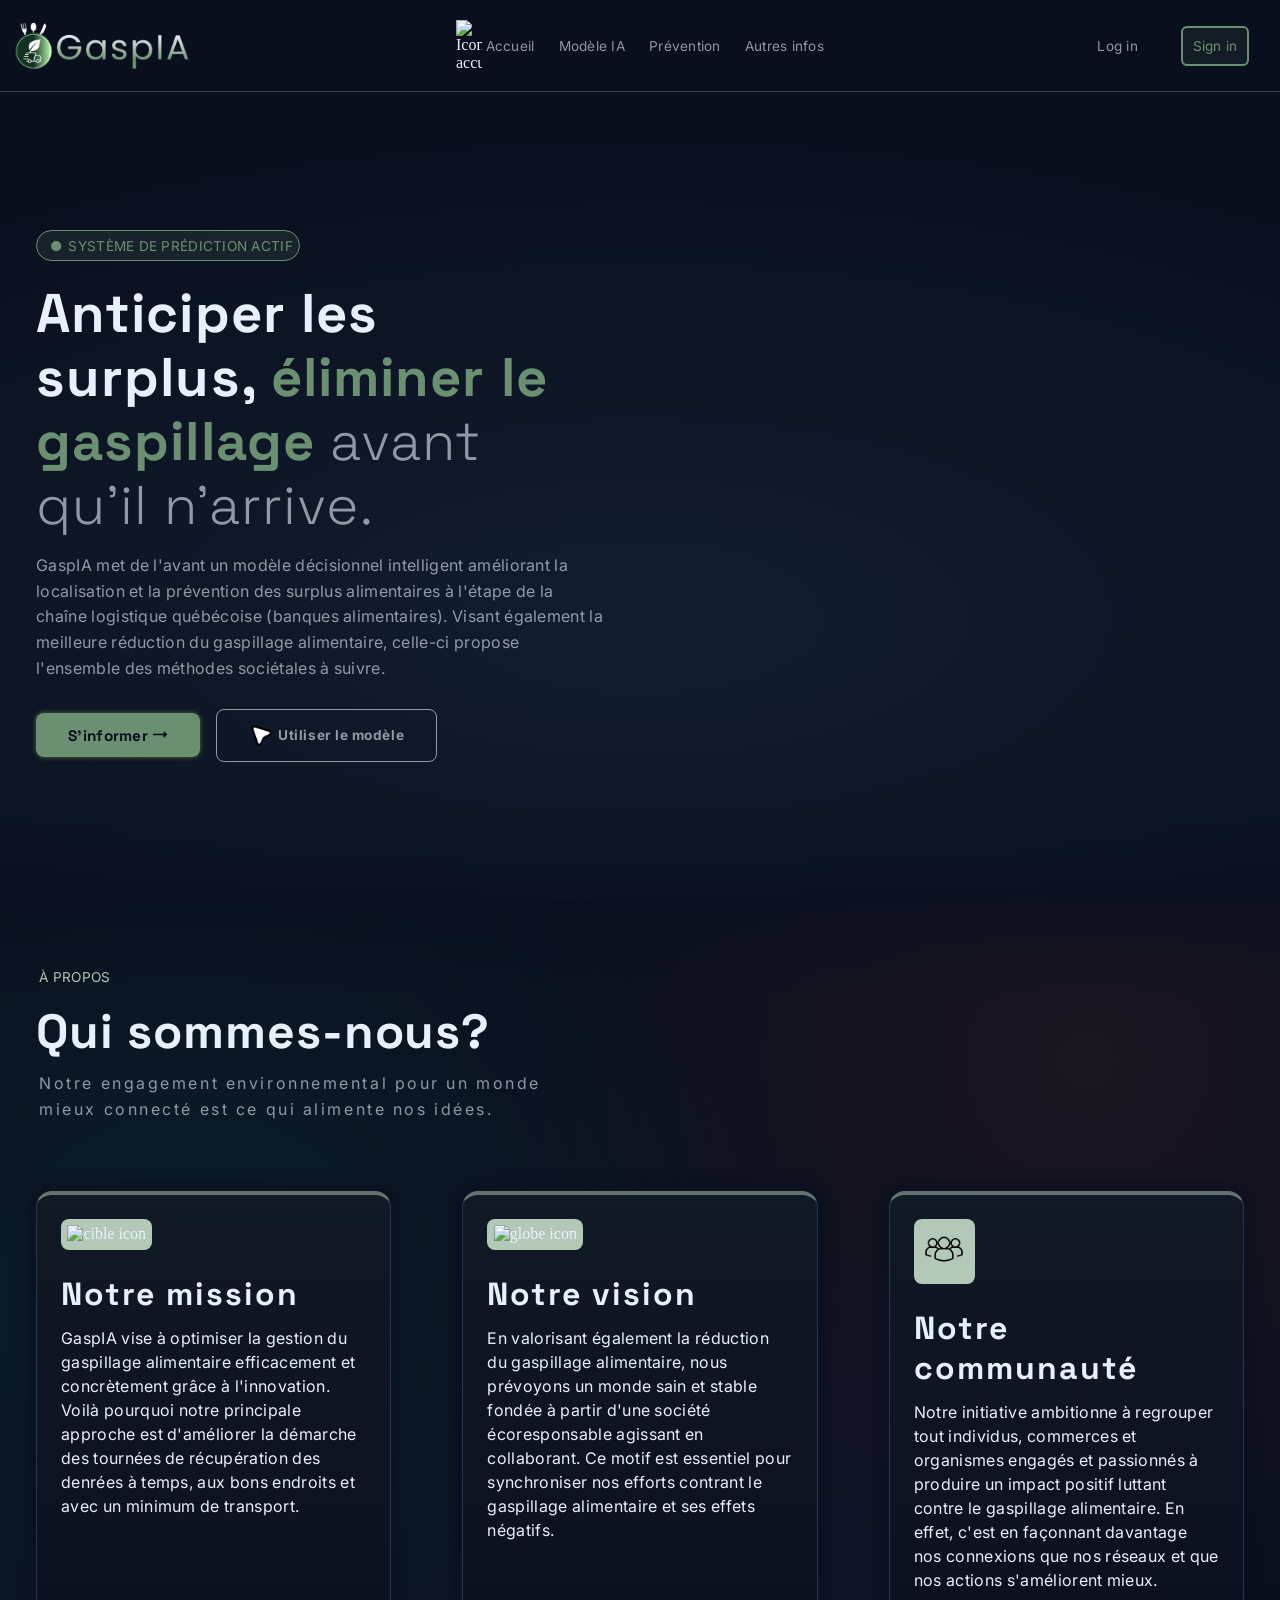
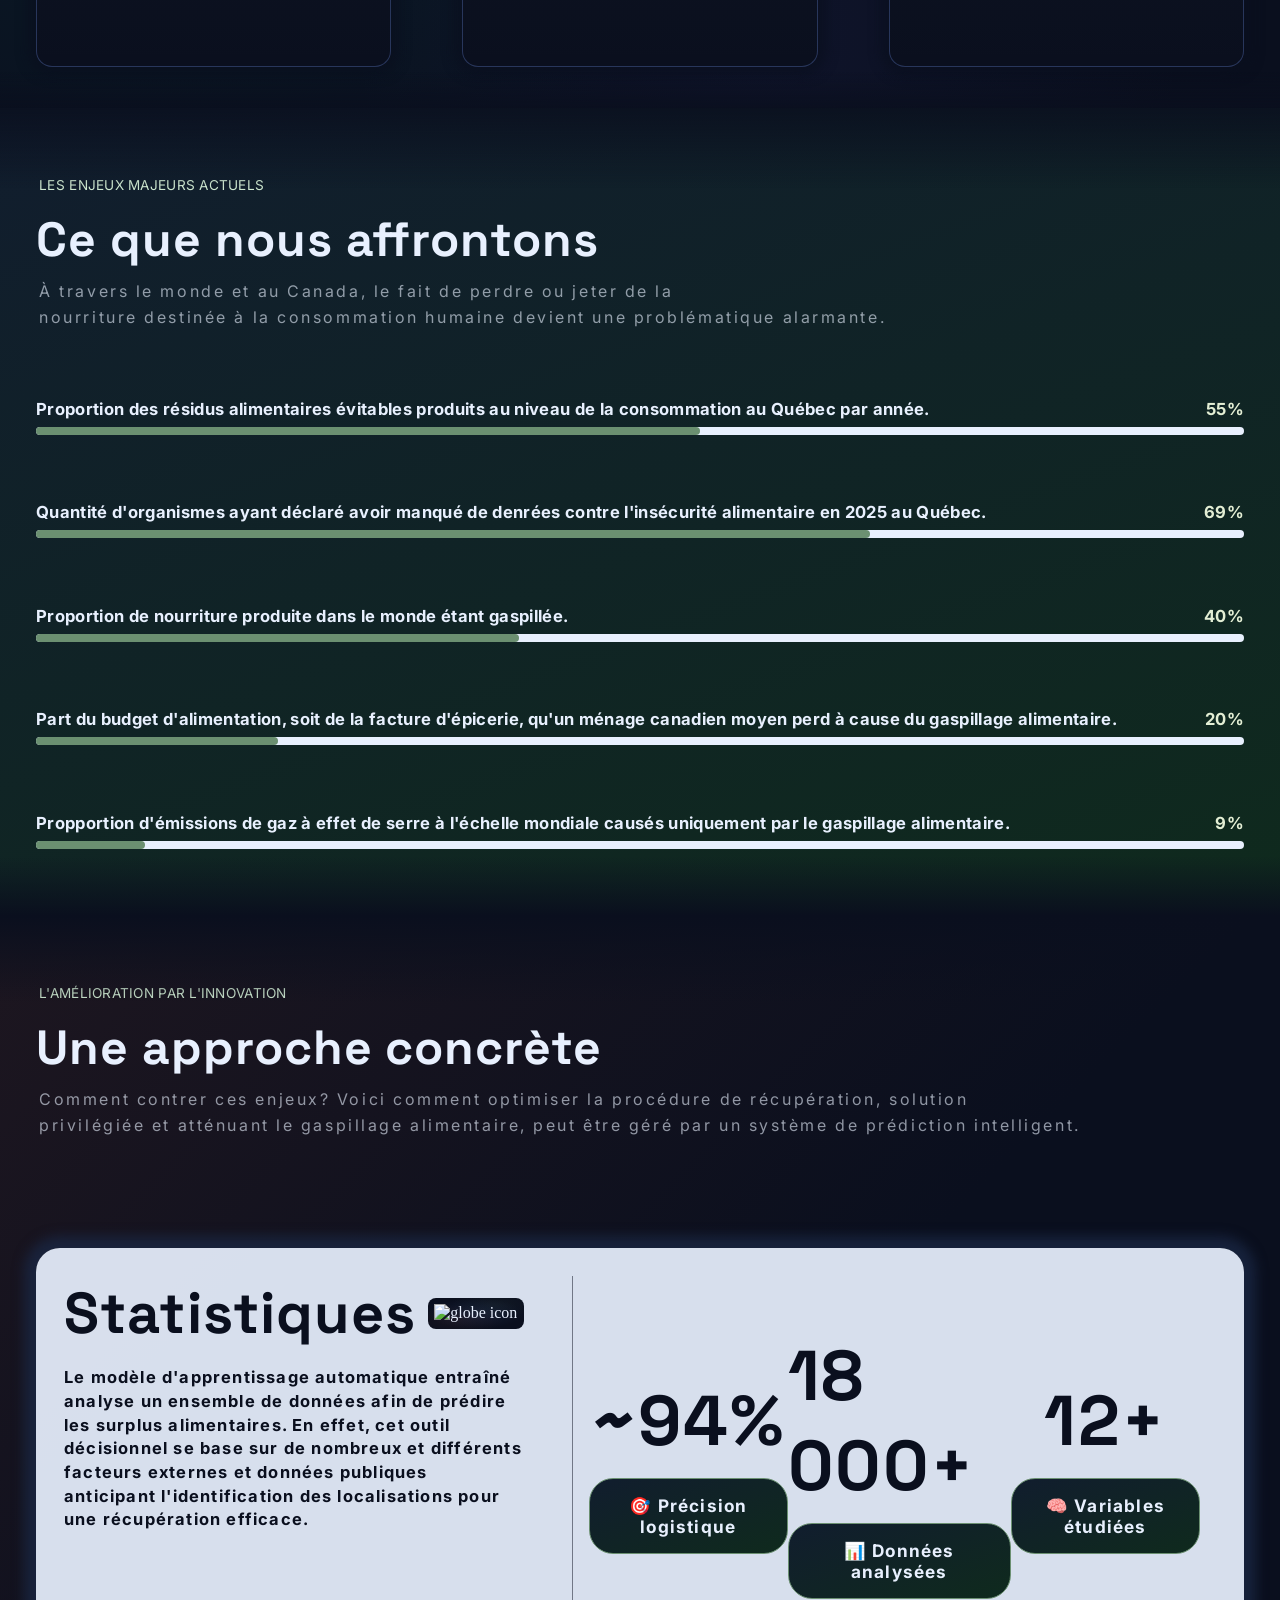
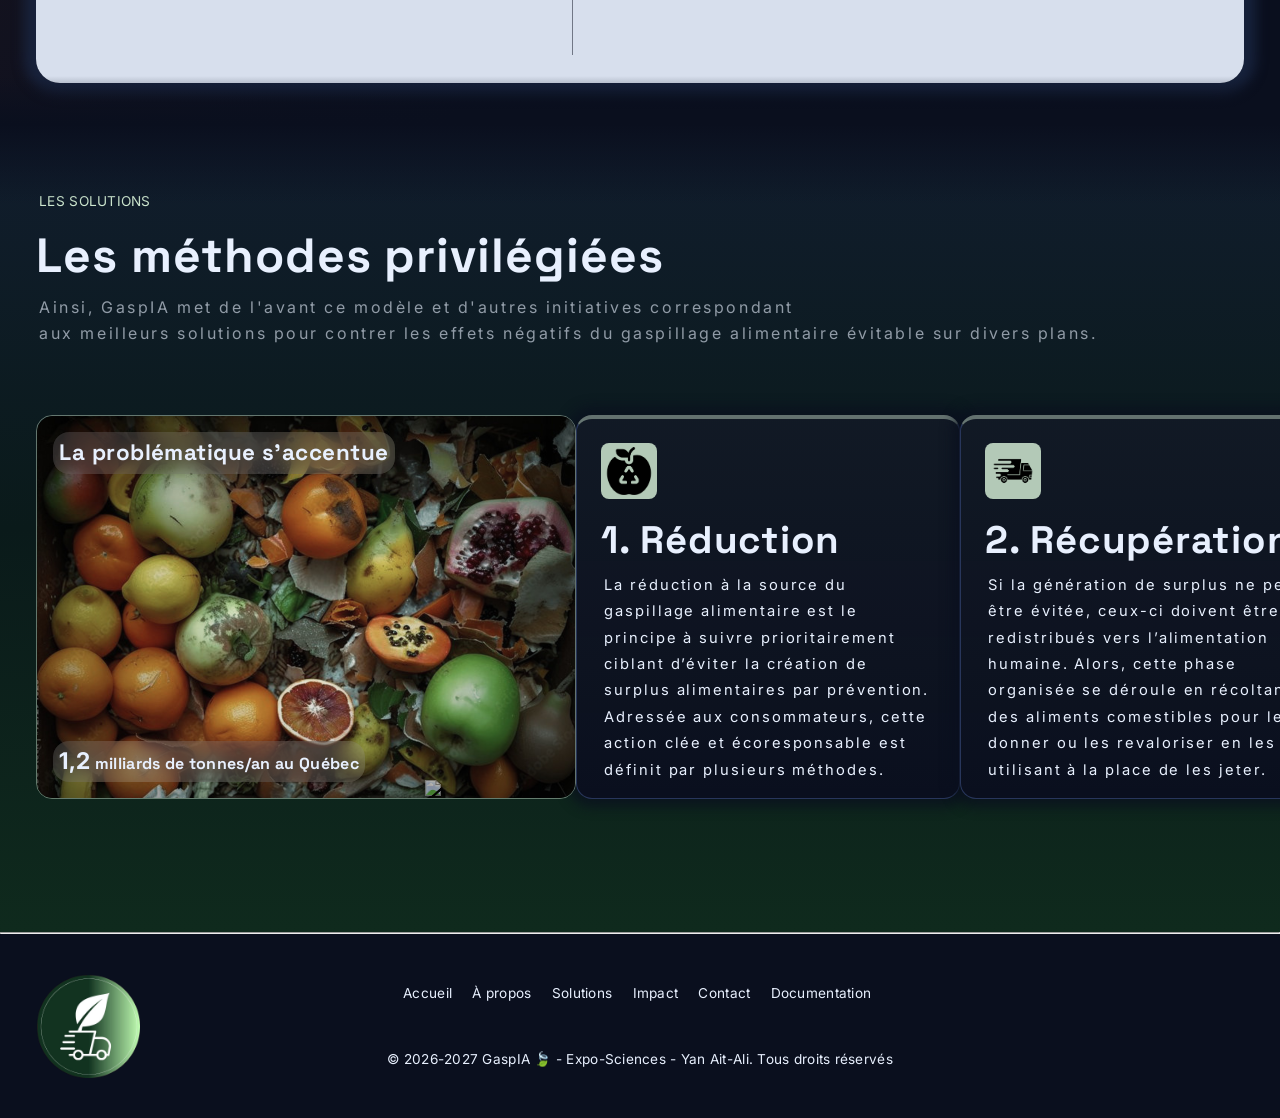
==== index.html @ 84ede250 "Add files via upload" ====
<!DOCTYPE html>
<html lang="fr">
    <head>
        <!-- Meta -->
        <meta charset="UTF-8">
        <meta name="viewport" content="width=device-width,initial-scale=1.0">
        <link rel="icon" type="image/x-icon" href="./Logo.png"> <!-- Icon - Image has to be uploaded on Github -->
        <meta name="theme-color" content="#ffffff"/>
        <!-- Configuration -->
        <meta name="author" content="Yan Ait-Ali">
        <meta name="theme-color" content="#000000">
        <meta name="apple-mobile-web-app-status-bar-style" content="black">
         <!-- Fonts / CSS -->
        <link rel="stylesheet" href="styles.css">
        <link rel="preconnect" href="https://fonts.googleapis.com">
        <link rel="preconnect" href="https://fonts.gstatic.com" crossorigin>
        <link href="https://fonts.googleapis.com/css2?family=Russo+One&display=swap" rel="stylesheet">
        <link href="https://fonts.googleapis.com/css2?family=Bebas+Neue&family=Poppins:ital,wght@0,100;0,200;0,300;0,400;0,500;0,600;0,700;0,800;0,900;1,100;1,200;1,300;1,400;1,500;1,600;1,700;1,800;1,900&display=swap" rel="stylesheet">
        <link href="https://fonts.googleapis.com/css2?family=Space+Grotesk:wght@300;400;500;600;700&family=Inter:wght@300;400;500&display=swap" rel="stylesheet">
        <!-- SEO PRINCIPAL -->
        <title>GaspIA - Amélioration de la prévention, réduction et récupération du gaspillage alimentaire.</title>
        <meta name="keywords" content="Gaspillage alimentaire, intelligence artificielle, récupération, réduction, écologique, vert, système, logistique, écoresponsable, environnement, plateforme">
        <meta name="description" content=" GaspIA - Amélioration de la prévention, réduction et récupération du gaspillage alimentaire."/>
        <!-- <link rel="canonical" href="https://visuodetec.github.io/EXPOSCIENCE-VisuoD-tec/"> -->
    </head>
    <body>
        <div id="navbar">
            <nav class="nav-space one">
                <div id="white-space">
                    <img id="logo-image" href="index.html" src="./logo-nav.png" alt="Logo «GaspIA»">
                </div>
            </nav>
            <nav class="nav-space two">
                <a class="nav-button">
                    <img class="icon home" src="https://i.ibb.co/1HGWMfH/Cr-ation-sans-titre-5-removebg-preview.png" alt="Icon accueil">
                    <p class="nav-button-text">Accueil</p>
                </a>
                <a class="nav-button">
                    <p class="nav-button-text">Modèle IA</p>
                </a>
                <a class="nav-button">
                    <p class="nav-button-text">Prévention</p>
                </a>
                <a class="nav-button">
                    <p class="nav-button-text">Autres infos</p>
                </a>
            </nav>
            <nav class="nav-space three">
                <a class="nav-button">
                    <p class="nav-button-text">Log in</p>
                </a>
                <a class="nav-button sign-in">
                    <p class="nav-button-text sign-p">Sign in</p>
                </a>
            </nav>
        </div>
        <div id="inv-space"></div>
        <div id="hero">
            <div id="hero-info">
                <div class="hero-annonce">
                    <p class="cercle-animated">●</p>
                    <p>SYSTÈME DE PRÉDICTION ACTIF</p>
                </div>
                <div class="hero-title">
                    <p><span class="white-title">Anticiper les surplus,</span><span class="green-title"> éliminer le gaspillage</span><span class="light-font"> avant qu'il n'arrive.</span></p>
                </div>
                <div class="hero-text"> 
                    <p>GaspIA met de l'avant un modèle décisionnel intelligent améliorant la localisation et la prévention des surplus alimentaires à l'étape de la chaîne logistique québécoise (banques alimentaires). Visant également la meilleure réduction du gaspillage alimentaire, celle-ci propose l'ensemble des méthodes sociétales à suivre.</p> 
                </div>
                <div class="CTA-buttons">
                    <a class="CTA-Réduction">
                        <p>S'informer ⭢</p>
                    </a> 
                    <a class="CTA-Modèle">
                        <img src="./Exp-logo.png" alt="Exploration icon" class="Exp-logo icon">
                        <p class="Modèle-p">Utiliser le modèle</p>
                    </a>
                </div>
            </div>
            <div id="hero-animation"></div>
        </div>
        <!-- SECTION BOX - Qui sommes-nous? -->
        <div class="section-1 section">
            <div class="title-section-box">
                <p class="section-header">À PROPOS</p>
                <p class="section-title">Qui sommes-nous?</p>
                <p class="section-subtitle">Notre engagement environnemental pour un monde<br>mieux connecté est ce qui alimente nos idées.</p>
            </div>
            <div id="div-section-1">
              <div class="div-box">
                <div class="icon-box-1">
                    <img class="icon-1" src="./cible-section1.png" alt="cible icon">
                </div>
                <p class="box-subtitle">Notre mission</p>
                <p class="box-text">
                    GaspIA vise à optimiser la gestion du gaspillage alimentaire efficacement et concrètement grâce à l'innovation. Voilà pourquoi notre principale approche est d'améliorer la démarche des tournées de récupération des denrées à temps, aux bons endroits et avec un minimum de transport. 
                </p>
              </div>  
              <div class="div-box">
                <div class="icon-box-1">
                    <img class="icon-1" src="./globe-section1.png" alt="globe icon">
                </div>
                <p class="box-subtitle">Notre vision</p>
                <p class="box-text">En valorisant également la réduction du gaspillage alimentaire, nous prévoyons un monde sain et stable fondée à partir d'une société écoresponsable agissant en collaborant. Ce motif est essentiel pour synchroniser nos efforts  contrant le gaspillage alimentaire et ses effets négatifs.
                </p>
              </div> 
              <div class="div-box">
                <div class="icon-box-1">
                    <img class="icon-1" src="./personnes-section1.png" alt="groupe icon">
                </div>
                <p class="box-subtitle">Notre communauté</p>
                <p class="box-text">Notre initiative ambitionne à regrouper tout individus, commerces et organismes engagés et passionnés à produire un impact positif luttant contre le gaspillage alimentaire. En effet, c'est en façonnant davantage nos connexions que nos réseaux et que nos actions s'améliorent mieux. 
                </p>
              </div>   
            </div>
        </div>
        <div class="section-2 section">
            <div class="title-section-box">
                <p class="section-header">LES ENJEUX MAJEURS ACTUELS</p>
                <p class="section-title">Ce que nous affrontons</p>
                <p class="section-subtitle">À travers le monde et au Canada, le fait de perdre ou jeter de la<br> nourriture destinée à la consommation humaine devient une problématique alarmante.</p>
            </div>
            <div class="progress-box">
                <div class="bar-section">
                    <div class="bar-text">
                        <p class="bar-name">Proportion des résidus alimentaires évitables produits au niveau de la consommation au Québec par année.</p>
                        <p class="bar-po">55%</p>
                    </div>
                    <div class="whole-bar">
                        <div class="complete-bar bar-1"></div>
                    </div>
                </div>
                <div class="bar-section">
                    <div class="bar-text">
                        <p class="bar-name">Quantité d'organismes ayant déclaré avoir manqué de denrées contre l'insécurité alimentaire en 2025 au Québec.</p>
                        <p class="bar-po">69%</p>
                    </div>
                    <div class="whole-bar">
                        <div class="complete-bar bar-2"></div>
                    </div>
                </div>
                <div class="bar-section">
                    <div class="bar-text">
                        <p class="bar-name">Proportion de nourriture produite dans le monde étant gaspillée.</p>
                        <p class="bar-po">40%</p>
                    </div>
                    <div class="whole-bar">
                        <div class="complete-bar bar-3"></div>
                    </div>
                </div>
                <div class="bar-section">
                    <div class="bar-text">
                        <p class="bar-name">Part du budget d'alimentation, soit de la facture d'épicerie, qu'un ménage canadien moyen perd à cause du gaspillage alimentaire.</p>
                        <p class="bar-po">20%</p>
                    </div>
                    <div class="whole-bar">
                        <div class="complete-bar bar-4"></div>
                    </div>
                </div>
                <div class="bar-section">
                    <div class="bar-text">
                        <p class="bar-name">Propportion d'émissions de gaz à effet de serre à l'échelle mondiale causés uniquement par le gaspillage alimentaire.</p>
                        <p class="bar-po">9%</p>
                    </div>
                    <div class="whole-bar">
                        <div class="complete-bar bar-5"></div>
                    </div>
                </div>
            </div>
        </div>
        <div class="section-3 section">
            <div class="title-section-box">
                <p class="section-header">L'AMÉLIORATION PAR L'INNOVATION</p>
                <p class="section-title">Une approche concrète</p>
                <p class="section-subtitle">Comment contrer ces enjeux? Voici comment optimiser la procédure de récupération, solution<br>privilégiée et atténuant le gaspillage alimentaire, peut être géré par un système de prédiction intelligent.
                </p>
            </div>
            <div class="stat-section">
                <div class="stat-box">
                    <div class="stat-text">
                        <div class="stat-header">
                            <p class="stat-title">Statistiques</p>
                            <div class="icon-box-2">
                                <img class="icon-1" src="./Stat-icon.png" alt="globe icon">
                            </div>                        
                        </div>
                        <p class="stat-subtext">Le modèle d'apprentissage automatique entraîné analyse un ensemble de données afin de prédire les surplus alimentaires. En effet, cet outil décisionnel se base sur de nombreux et différents facteurs externes et données publiques anticipant l'identification des localisations pour une récupération efficace.</p>
                    </div>
                    <div class="stat-seperate-box">
                        <div class="stat-box-1 stats-boxes">
                            <p class="stat-value">~94%</p>
                            <p class="stat-name">🎯 Précision logistique</p>
                        </div>
                        <div class="stat-box-2 stats-boxes">
                            <p class="stat-value">18 000+</p>
                            <p class="stat-name">📊 Données analysées</p>
                        </div>
                        <div class="stat-box-3 stats-boxes">
                            <p class="stat-value">12+</p>
                            <p class="stat-name">🧠 Variables étudiées</p>
                        </div>
                    </div>
                </div>
            </div>
        </div>
        <div class="section-4 section">
            <div class="title-section-box">
                <p class="section-header">LES SOLUTIONS</p>
                <p class="section-title">Les méthodes privilégiées</p>
                <p class="section-subtitle">
                    Ainsi, GaspIA met de l'avant ce modèle et d'autres initiatives correspondant<br> aux meilleurs solutions pour contrer les effets négatifs du gaspillage alimentaire évitable sur divers plans.
                </p>
            </div>
            <div class="methode-section">
                <div class="image-box">
                    <img src="./gaspillage-alimentaire.png" class="food-image" alt="Gaspillage alimentaire photo">
                    <img src="./Vitesseicon.png" class="vitesseicon">
                    <p class="image-boxtitle">La problématique s'accentue</p>
                    <p class="image-boxsubtitle"><span class="large-text">1,2</span> milliards de tonnes/an au Québec</p>
                </div>
                <div class="methode-section-sub">
                    <div class="icon-box-3">
                        <img class="icon-3" src="./Pomme-icon.png">
                        <img class="flecheicon" src="./Fleche-icon.png" alt="Fleche">
                    </div>
                    <p class="methode-title">1. Réduction</p>
                    <p class="methode-text">La réduction à la source du gaspillage alimentaire est le principe à suivre prioritairement ciblant d’éviter la création de surplus alimentaires par prévention. Adressée aux consommateurs, cette action clée et écoresponsable est définit par plusieurs méthodes.</p>
                </div>
                <div class="methode-section-sub">
                    <div class="icon-box-3">
                        <img class="icon-3" src="./Camion-icon.png" class="icon-box-3">
                        <img class="flecheicon" src="./Fleche-icon.png" alt="Fleche">
                    </div>
                    <p class="methode-title">2. Récupération</p>
                    <p class="methode-text">Si la génération de surplus ne peut être évitée, ceux-ci doivent  être redistribués vers l’alimentation humaine. Alors, cette phase organisée se déroule en récoltant des aliments comestibles pour les donner ou les revaloriser en les utilisant à la place de les jeter. </p>
                </div>
            </div>
        </div>
    </body>
    <hr>
    <footer>
        <img src="./Logo.png" class="footer-logo"> 
        <div class="footer-text">
            <div class="footer-links">
                <p>
                <a class="footlink" href="#inv-space">Accueil</a>
                <a class="footlink">    À propos   </a>
                <a class="footlink" >Solutions   </a>
                <a class="footlink">Impact   </a>
                <a class="footlink" href="https://www.linkedin.com/in/yan-ait-ali-150a88306/" target="_blank">Contact   </a>
                <a class="footlink">Documentation   </a></p>
            </div>
            <div class="credits"> 
                <p>© 2026-2027 GaspIA 🍃 - Expo-Sciences - Yan Ait-Ali. Tous droits réservés</p>
            </div>
        </div>
    </footer>
</html>



<!-- Une plateforme de système de prédiction logistique dépendant de différents facteurs externes anticipant les surplus alimentaires répond au but. Un modèle intelligent et décisionnel entraîné à partir de données publiques identifie leur localisation. -->
---- styles.css ----
:root {
    --color-main: #E8F0FE;
    --gray-text: color: rgba(232, 240, 254, 0.6);
    /* Texte principal */
    --nuit-profonde: #0A0F1E;
    /* Fond principal*/
    --marine: #1A2744;
    /* Cartes & surfaces*/
    --vert-vif: #6B9071;
    --vert-tres-vif: #68ae74;
    /* Accents, CTA, IA */
    --vert-hover: #AEC3B0;
    /* Alerte de surplus */
    --orange: #FF6B35;

    /*Linear-Gradient green surplus*/
    --linear-dark-1: #0F2A1D;
    --linear-dark-2: #375534;
    --linear-dark-3: #6B9071;
    --linear-dark-4: #AEC3B0;
    --linear-dark-5: #E3EED4;
}

* {
    box-sizing: border-box;
    margin: 0;
    padding: 0;
    color: var(--color-main);
}

@media(prefers-reduced-motion: no-preference){
    html{
        scroll-behavior: smooth;
    }
}

::-webkit-scrollbar{
    width: clamp(0.25rem, -0.024rem + 0.57vw, 0.5rem);
}

::-webkit-scrollbar-thumb{
    background-color: var(--linear-dark-3);
    border-radius: 20px;
    transition: box-shadow 2s ease-in-out;
}

::-webkit-scrollbar-thumb:hover{
    box-shadow: 0 0 16px 4px var(--vert-hover);
}

::-webkit-scrollbar-track{
    background: var(--nuit-profonde);
    border-radius: 10px;
}

body {
    color: var(--color-main);
    overflow-x: hidden;
    height: 100vh;
    width: 100%;
    min-width: 414px;
    background-color: #0A0F1E;
}

a {
    text-decoration: none;
}

.icon {
    width: clamp(1.3rem, 0.849rem + 0.94vw, 1.6rem);
    margin-right: 4px;
}

p{
    font-family: 'Inter', sans-serif;
    font-size: 0.85rem;
    letter-spacing: 0.02em;
    color: rgba(232, 240, 254, 0.6);
}

#inv-space{
    height: 92px;
    background-color: #0A0F1E;
}

/* NAVBAR */

#navbar {
    background-color: var(--linear-dark-1);
    position: fixed;
    display: grid;
    width: 100%;
    height: 92px;
    grid-template-columns: 0.5fr 2fr 0.5fr;
    grid-template-rows: 1;
    border-bottom: 0.1px solid #6b907176;
    z-index: 100;
    background-color: rgba(0, 0, 0, 0.423);
    backdrop-filter: blur(16px);
    -webkit-backdrop-filter: blur(16px);
    overflow: hidden;
}

.nav-space {
    height: 92px;
    background-color: var(--nuit-profonde);
}

.nav-space.one {
    grid-area: 1 / 1 / 2 / 2;
    display: flex;
    justify-content: center;
    align-items: center;
}

.nav-space.two {
    grid-area: 1 / 2 / 2 / 3;
    display: flex;
    align-items: center;
    justify-content: center;
}

.nav-space.three {
    display: flex;
    justify-content: space-evenly;
    align-items: center;
    grid-area: 1 / 3 / 2 / 4;
}

.nav-button {
    display: flex;
    align-items: center;
    margin: 12px;
}

.nav-button-text {
    font-family: 'Inter', sans-serif;
    font-size: 0.85rem;
    letter-spacing: 0.02em;
    transition: color 0.2s;
    color: rgba(232, 240, 254, 0.6);
}

.nav-button-text:hover:not(.sign-p) {
    color: var(--vert-hover);
    cursor: pointer;
}

#white-space {
    display: flex;
    align-items: center;
    justify-content: center;
    background-color: transparent;
    height: 3.8rem;
    padding: 10px;
}

#logo-image {
    height: 3rem;
}

.nav-button.sign-in {
    border: 2px solid var(--vert-vif);
    border-radius: 6px;
    padding: 9.8px;
    height: max-content;
    background-color: #6b907117;
    cursor: pointer;
    transition: background-color 0.2s;
}

.nav-button.sign-in:hover {
    background-color: #6b907187;
}

.nav-button.sign-in:hover .sign-p{
    color: var(--vert-hover);
}

.sign-p {
    color: var(--vert-vif);
}

/* HERO */

#hero{
    position: relative;
    display: grid;
    grid-template-columns: 1fr 1fr;
    grid-template-rows: 1fr;
    height: calc(100vh - 92px);
    background:
        radial-gradient(ellipse 90% 60% at 50% 65%, #111d30 0%, transparent 100%),
        #0A0F1E;
}

#hero::after{
    content: '';
    position: absolute;
    bottom: 0;        
    left: 0;
    right: 0;
    height: 100px;    
    background: linear-gradient(to bottom, transparent, #0a0f1eb0);
    pointer-events: none;
    z-index: 1;
}

#hero-info{
    grid-area: 1 / 1 / 2 / 2;
    display: flex;
    flex-direction: column;
    justify-content: center;
    padding: 36px;
}

.hero-annonce{
    display: flex;
    border: 1px solid #6B9071;
    border-radius: 48px;
    padding: 6.4px;
    height: max-content;
    background-color: #6b907124;
    width: max-content;
}

.hero-annonce p{
    color: var(--vert-vif);
    text-align: center;
    margin-left: 6.4px;
}

.cercle-animated{
    animation: dot 3s ease-in-out 0s infinite;
}

@keyframes dot{
    0%{
        opacity: 25%;
        font-size: 0.72rem
    }
    50%{
        opacity: 100%;
        font-size: 0.84rem
    }
    100%{
        opacity: 25%;
        font-size: 0.72rem
    }
}

.hero-title p{
    font-family: 'Space Grotesk';
    font-size: 3.4rem;
    margin-top: 20px;
    line-height: 4rem;
}

.white-title{
    color: var(--color-main);
    font-weight: bolder;
}

.green-title{
    color: var(--vert-vif);
    font-weight: bolder;
}

.light-font{
    font-weight: lighter;
    color: rgba(232, 240, 254, 0.6);
}

.hero-text{
    margin-top: 16px;
}

.hero-text p {
    font-size: 1rem;
    line-height: 1.6rem;
    text-align: left;
}

#hero-animation{
    grid-area: 1 / 2 / 2 / 3;
}

.CTA-buttons{
    display: flex;
    flex-wrap: wrap;
    align-items: center;
    justify-content:flex-start;
    margin-top: 28px;
}

.CTA-Réduction{
    background-color: #6B9071;
    width: max-content;
    padding: 12.4px;
    padding-left: 32px;
    padding-right: 32px;
    border-radius: 8px;
    box-shadow: 0px 0px 4px 1px #375534;
    transition: transform 0.4s, background-color 0.4s ;
}

.CTA-Réduction:hover{
    transform: translateY(-4px);
    background-color: var(--vert-tres-vif);
    cursor: pointer;
}

.CTA-Réduction p{
    color: var(--nuit-profonde);
    font-family: 'Space Grotesk';
    font-weight: bold;
    font-size: 0.96rem;
}

.CTA-Modèle{
    font-family: 'Space Grotesk';
}

.CTA-Modèle{
    color: var(--nuit-profonde);
    font-family: 'Space Grotesk';
    font-weight: bold;
    font-size: 0.96rem;
    display: flex;
    align-items: center;
    padding: 12.4px;
    padding-left: 32px;
    padding-right: 32px;
    border-radius: 8px;
    border: 0.5px solid rgba(232, 240, 254, 0.6);
    margin-left: 16px;
    transition: border 1s
}

.CTA-Modèle:hover{
    border: 1px solid var(--color-main);
    cursor: pointer;
}

.CTA-Modèle:hover .Modèle-p{
    color: white;
}

.CTA-Modèle p{
    letter-spacing: 0.04em;
    transition: color 1s
}

/* SECTION 1 */
.section{
    position: relative;
    display: grid;
    grid-template-columns: 1fr;
    grid-template-rows: 0.36fr 0.64fr;
    height: calc(100vh - 92px);
    padding-left: 36px;
    padding-right: 36px;
}

.section-1{
    background: radial-gradient(circle at 15% 50%, rgba(0, 212, 170, 0.08) 0%, transparent 50%),
        radial-gradient(circle at 85% 20%, rgba(255, 107, 53, 0.07) 0%, transparent 45%),
        radial-gradient(circle at 60% 90%, rgba(99, 102, 241, 0.06) 0%, transparent 40%),
        #0A0F1E;
}

.section-1::before{
    content: '';
    position: absolute;
    top: 0;
    left: 0;
    right: 0;
    height: 100px;   
    background: linear-gradient(to bottom, #0a0f1eb0, transparent); 
    pointer-events: none;
    z-index: 1;
}

.section-1::after{
    content: '';
    position: absolute;
    bottom: 0;        
    left: 0;
    right: 0;
    height: 36px;    
    background: linear-gradient(to bottom, transparent, #0a0f1ed2);
    pointer-events: none;
    z-index: 1;
}

.title-section-box{
    grid-area: 1 / 1 / 2 / 2;
    display: flex;
    flex-direction: column;
    align-items: left;
    justify-content: center;
}

.section-header{
    color: #cee8d0;
    margin-left: 3.2px;
}

.section-title{
    font-size: 3rem;
    color: var(--color-main);
    font-family: 'Space Grotesk';
    font-weight: bold;
    margin-bottom: 8px;
    margin-top: 16px;
}

.section-subtitle{
    color: var(--color-main);
    margin-left: 3.2px;
    font-size: 1rem;
    color: rgba(232, 240, 254, 0.6);
    line-height: 26.4px;
    letter-spacing: 0.16rem;
}

#div-section-1{
    grid-area: 2 / 1 / 3 / 2;
    display: flex;
    align-items: flex-start;
    justify-content: space-between;
}

.div-box{
    background: linear-gradient(180deg,rgba(107,144,113,0.08) 0%,rgba(107,144,113,0) 100%),#0A0F1E;
    width: 29.4%;
    height: 92%;
    border-radius: 16px;
    border: 1px solid #28365b;
    backdrop-filter: blur(2px);
    -webkit-backdrop-filter: blur(2px);
    padding: 24px;
    border-top: 4px solid #c3dac57b;
    box-shadow: 0px 0px 12px 8px #0a0f1eb8;
    transition: border 0.64s ease-in-out, transform 0.64s ease-in-out;
}

.div-box p{
    color: var(--color-main);
}

.div-box:hover{
    transform: translateY(-12px);
    border: 1px solid #c3dac57b;
    cursor: pointer;
}

.icon-box-1{
    width: max-content;
    background-color: #c3dac5e9;
    border-radius: 8px;
    padding: 6.4px;
}

.icon-1{
    width: 48px;
}

.box-subtitle{
    font-size: 2rem;
    font-weight: bold;
    letter-spacing: 2px;
    font-family: 'Space Grotesk';
    margin-top: 24px;
    margin-bottom: 12px;
}

.box-text{
    font-size: 1rem;
    line-height: 24px;
}

/* SECTION 2*/
.section-2{
    background: linear-gradient(160deg, #111d2e 0%,#0F2A1D 100%);
}

.section-2::before{
    content: '';
    position: absolute;
    top: 0;
    left: 0;
    right: 0;
    height: 80px;   
    background: linear-gradient(to bottom, #0a0f1ed2, transparent); 
    pointer-events: none;
    z-index: 1;
}

.progress-box{
    grid-area: 2 / 1 / 3 / 2;
}

.bar-section{
    width: 100%;
    height: 20%;
}

.bar-text{
    display: flex;
    justify-content: space-between;
    margin-bottom: 8px;
}

.bar-text p{
    font-weight:bold;
    font-size: 1.04rem;
}

.bar-name{
    color: var(--color-main);
}

.bar-po{
    color: var(--linear-dark-5);
}

.whole-bar{
    width: 100%;
    height: 8px;
    background-color: var(--color-main);
    border-radius: 16px;
}

.complete-bar{
    height: 8px;
    background-color: var(--linear-dark-3);
    border-radius: 16px;
}

@keyframes bar-progress-1{
    0%{
        width: 5%;
    }
    55%{ 
        width: 55%
    }
    100%{
        width: 55%
    }
}

@keyframes bar-progress-2{
    0%{
        width: 5%;
    }
    69%{
        width: 69%
    }
    100%{
        width: 69%
    }
}

@keyframes bar-progress-3{
    0%{
        width: 5%;
    }
    40%{
        width: 40%
    }
    100%{
        width: 40%
    }
}

@keyframes bar-progress-4{
    0%{
        width: 5%;
    }
    20%{
        width: 20%
    }
    100%{
        width: 20%
    }
}

@keyframes bar-progress-5{
    0%{
        width: 5%;
    }
    9%{
        width: 9%
    }
    100%{
        width: 9%
    }
}

.bar-1{
    animation: bar-progress-1 3s ease-in-out 0s 1 forwards;
}

.bar-2{
    animation: bar-progress-2 3s ease-in-out 0s 1 forwards;
}

.bar-3{
    animation: bar-progress-3 3s ease-in-out 0s 1 forwards;
}

.bar-4{
    animation: bar-progress-4 3s ease-in-out 0s 1 forwards;
}

.bar-5{
    animation: bar-progress-5 3s ease-in-out 0s 1 forwards;
}

.section-2::after{
    content: '';
    position: absolute;
    bottom: 0;        
    left: 0;
    right: 0;
    height: 60px;    
    background: linear-gradient(to bottom, transparent, #0A0F1E);
    pointer-events: none;
    z-index: 1;
}

/* SECTION 3 */

.hr{
    border: 1px solid #e8f0fea0;
    width: 80%;
    margin-left: auto;
    margin-right: auto;
    border-radius: 16px;
}

.section-3{
   background: linear-gradient(
135deg,
rgba(255,107,53,0.08) 0%,
#0A0F1E 60%);
}

.section-3::before{
    content: '';
    position: absolute;
    top: 0;
    left: 0;
    right: 0;
    height: 88px;   
    background: linear-gradient(to bottom, #0A0F1E, transparent); 
    pointer-events: none;
    z-index: 1;
}

.stat-section{
    display: flex;    
    grid-area: 2 / 1 / 3 / 2;
}

.stat-box{
    margin-top: auto;
    margin-bottom: auto;
    background-color: #e8f0feec;
    box-shadow: 0px 0px 10px 5px #0A0F1E;
    border-radius: 24px;
    height: 84%;
    width: 100%;
    padding: 28px;
    display: grid;
    grid-template-rows: 1fr;
    grid-template-columns: 0.8fr 1.5fr;
    box-shadow: 0 0 12px 12px #1a2744c2;
}

.stat-text{
    grid-area: 1 / 1 / 2 / 2;
    border-right: 1px solid #0a0f1e7f;
    padding-right: 48px;
}

.stat-header{
    display: flex;
    align-items: center;
}

.stat-title{
    font-family: "Space Grotesk";
    color:#0A0F1E;
    font-weight: bold;
    font-size: 3.6rem;
}

.icon-box-2{
    width: max-content;
    background: radial-gradient(ellipse at 30% 70%, rgba(255,107,53,0.06), transparent 50%), radial-gradient(ellipse at 70% 20%, rgba(107,144,113,0.08), transparent 45%), radial-gradient(ellipse at 50% 50%, rgba(26,39,68,0.6), transparent 70%), #0A0F1E;
    border-radius: 8px;
    height:max-content;
    padding: 6.4px;
    margin-left: 12px;
}

.stat-subtext{
    color:#0A0F1E;
    font-size: 1.032rem;
    font-weight: bolder;
    letter-spacing: 1.2px;
    line-height: 1.48rem;
    margin-top: 16px;
}

.stat-seperate-box{
    grid-area: 1 / 2 / 2 / 3;
    display: flex;
    justify-content: space-between;
    align-items: center;
    padding: 16px;
}

.stats-boxes{
    display: flex;
    align-items: center;
    flex-direction: column;
}

.stat-value{
    font-family: "Space Grotesk";
    color:#0A0F1E;
    font-weight: bold;
    font-size: 4.4rem;
}

.stat-name{
    color: var(--color-main);
    font-size: 1.08rem;
    font-weight: bolder;
    letter-spacing: 1.2px;
    text-align: center;
    width: 100%;
    padding: 16px;
    margin-top: 12px;
    background: linear-gradient(160deg, #111d2e 0%,#0F2A1D 100%);
    border-radius: 24px;
    border: 1px solid var(--vert-vif);
}

.section-3::after{
    content: '';
    position: absolute;
    bottom: 0;        
    left: 0;
    right: 0;
    height: 48px;    
    background: linear-gradient(to bottom, transparent, #0A0F1E);
    pointer-events: none;
    z-index: 1;
}

/*SECTION 4*/

.section-4::before{
    content: '';
    position: absolute;
    top: 0;
    left: 0;
    right: 0;
    height: 80px;   
    background: linear-gradient(to bottom, #0A0F1E, transparent); 
    pointer-events: none;
    z-index: 1;
}

.section-4{
    background: linear-gradient(360deg, #0F2A1D 0%, #0A1A1A 50%, #111d2e 100%);
}

.methode-section{
    grid-area: 2 / 1 / 3 / 2;
    display: flex;
    align-items: flex-start;
    justify-content: space-between;
}

.image-box{
    position: relative;
    width: 540px;
    height: 384px;
    border-radius: 16px;
    overflow: hidden;
    border: 1px solid #c3dac57b;
}

.image-box:hover .food-image{
    transform: scale(1.15);
    opacity: 0.7;
}

.image-box p{
    color: var(--color-main);
}

.food-image{
    position: absolute;
    width: 540px;
    border-radius: 16px;
    z-index: 1;
    opacity: 1;
    transition: transform 1s, opacity 0.8s
}

.image-boxtitle, .image-boxsubtitle{
    position: absolute;
    z-index: 2;
    background-color: #e8f0fe24;
    backdrop-filter: blur(12px);
    width: max-content;
    padding: 6.4px;
    font-family: "Space Grotesk";
    font-weight: bold;
    border-radius: 16px;
}

.image-boxtitle{
    top: 16px;
    left: 16px;
    font-size: 1.4rem;
}

.image-boxsubtitle{
    bottom: 16px;
    left: 16px;
    font-size: 1rem;
}

.large-text{
    font-family: 'Inter', sans-serif;
    font-size: 1.44rem;
}

.vitesseicon{
    position: absolute;
    width: 25%;
    bottom: 2px; 
    right: 16px;
    z-index: 3;
    opacity: 0.64;
}

.methode-section-sub{
    width: 384px;
    height: 384px;
    background: linear-gradient(180deg,rgba(107,144,113,0.08) 0%,rgba(107,144,113,0) 100%),#0A0F1E;
    border-radius: 16px;
    border: 1px solid #28365b;
    padding: 24px;
    border-top: 4px solid #c3dac57b;
    box-shadow: 0px 0px 12px 8px #0a0f1eb8;
    transition: border 0.64s ease-in-out, transform 0.64s ease-in-out;
}

.methode-section-sub:hover{
    transform: translateY(-12px);
    border: 1px solid #c3dac57b;
    cursor: pointer;
}

.methode-section-sub:hover .flecheicon{
    opacity: 1;
}

.methode-section-sub:hover .icon-3{
    opacity: 0;
}

.methode-section-sub p{
    color: var(--color-main);
}

.icon-box-3{
    position: relative;
    width: 56px;
    height: 56px;
    background-color: #c3dac5e9;
    border-radius: 8px;
}

.icon-3, .flecheicon{
    position: absolute;
    top: 50%;
    left: 50%;
    transform: translate(-50%, -50%);  
    width: 48px;
    transition: opacity 0.8s;
}

.flecheicon{
    opacity: 0;
}

.methode-title{
    font-size: 2.4rem;
    color: var(--color-main);
    font-family: 'Space Grotesk';
    font-weight: bold;
    margin-bottom: 8px;
    margin-top: 16px;
}

.methode-text{
    color: var(--color-main);
    margin-left: 3.2px;
    font-size: 0.92rem;
    color: rgba(232, 240, 254, 0.6);
    line-height: 26.4px;
    letter-spacing: 0.12rem;
}

/* FOOTER */

footer{
    padding: 36px;
    height: 184px;
    display: flex;
    align-items: center;
    position: relative;
}

.footer-logo{
    width: 104px;
    transition: transform 1.5s ease-in-out;
}

.footer-logo:hover{
    transform: rotate(360deg);
}



.footer-text{
    position: absolute;
    display: flex;
    flex-direction: column;
    justify-content: space-evenly;
    height: 100%;
    top: 50%;
    left: 50%;
    transform: translate(-50%, -50%);  
}

.footlink{
    transition: color 0.8s;
    margin-left: 16px;
}

.footlink:hover{
    color: var(--vert-hover);
    cursor: pointer;
}

.credits p{
    color: var(--color-main);
    text-align: center;
}
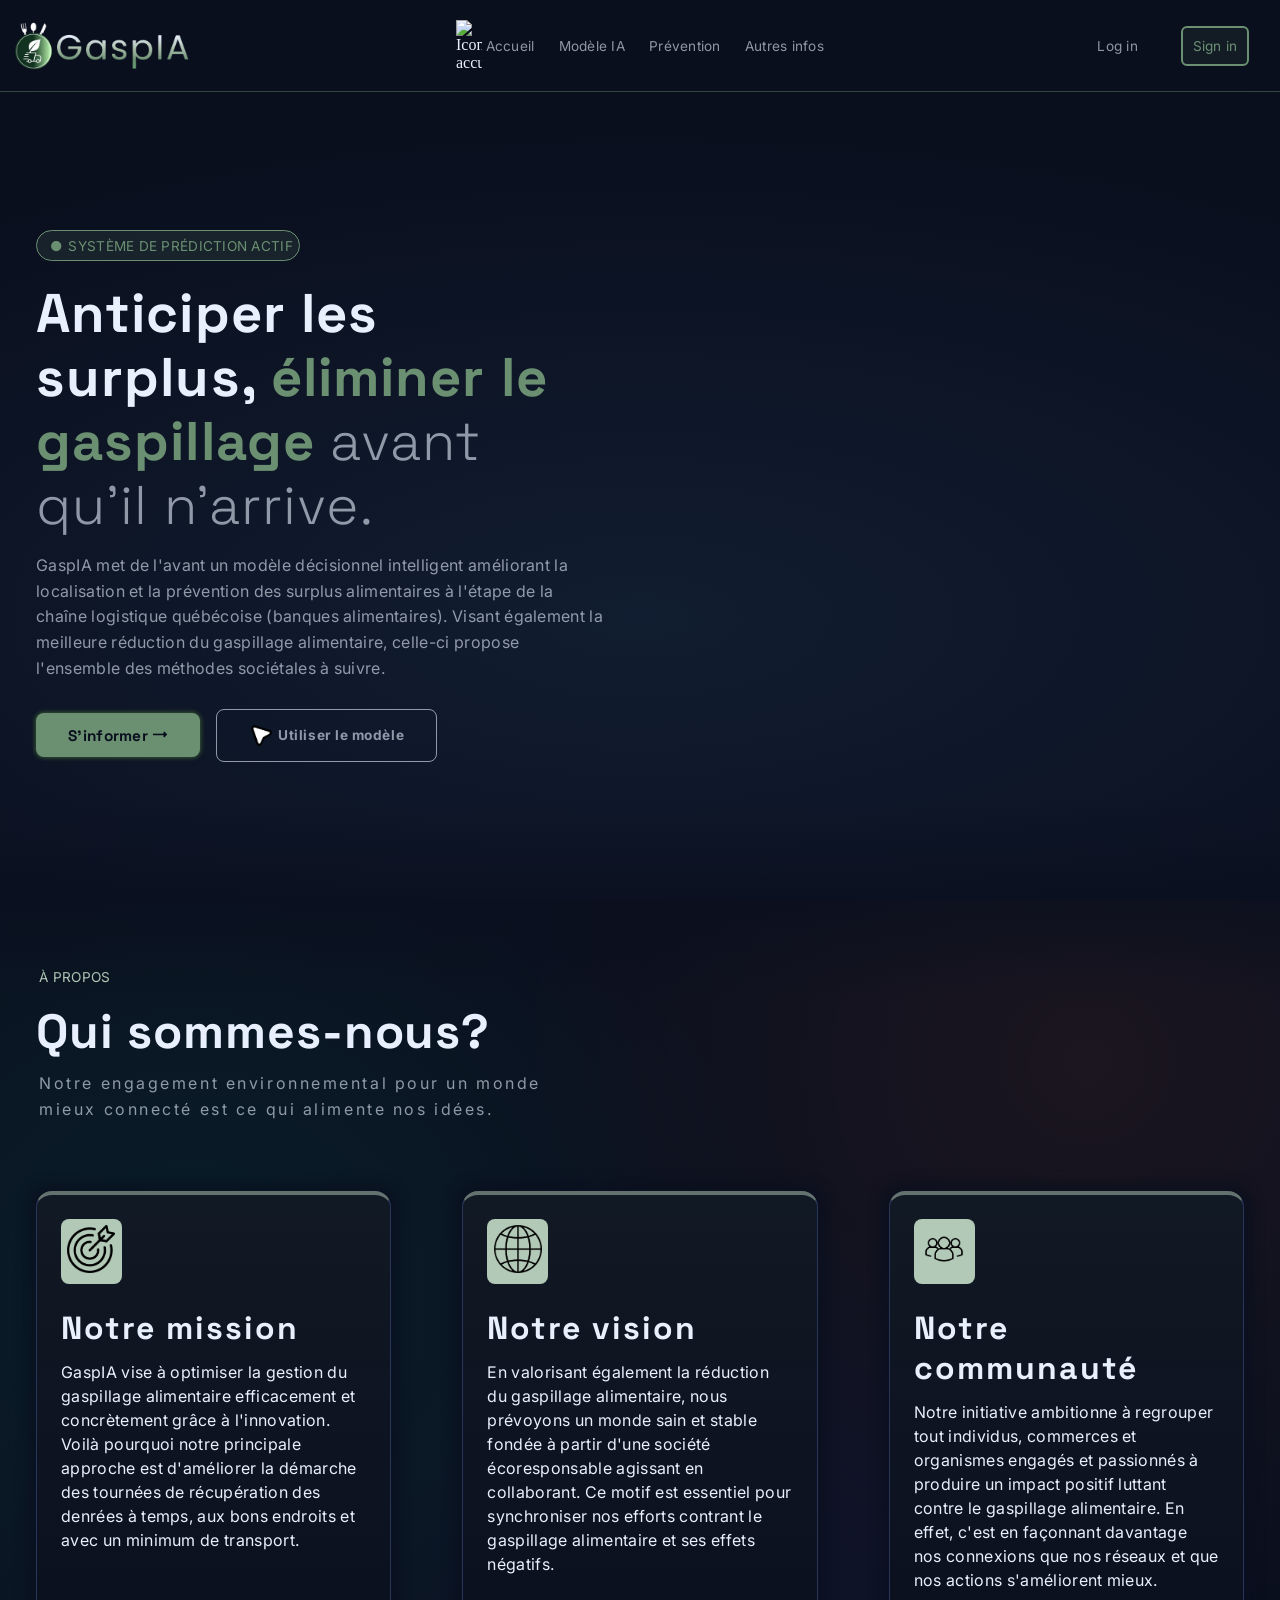
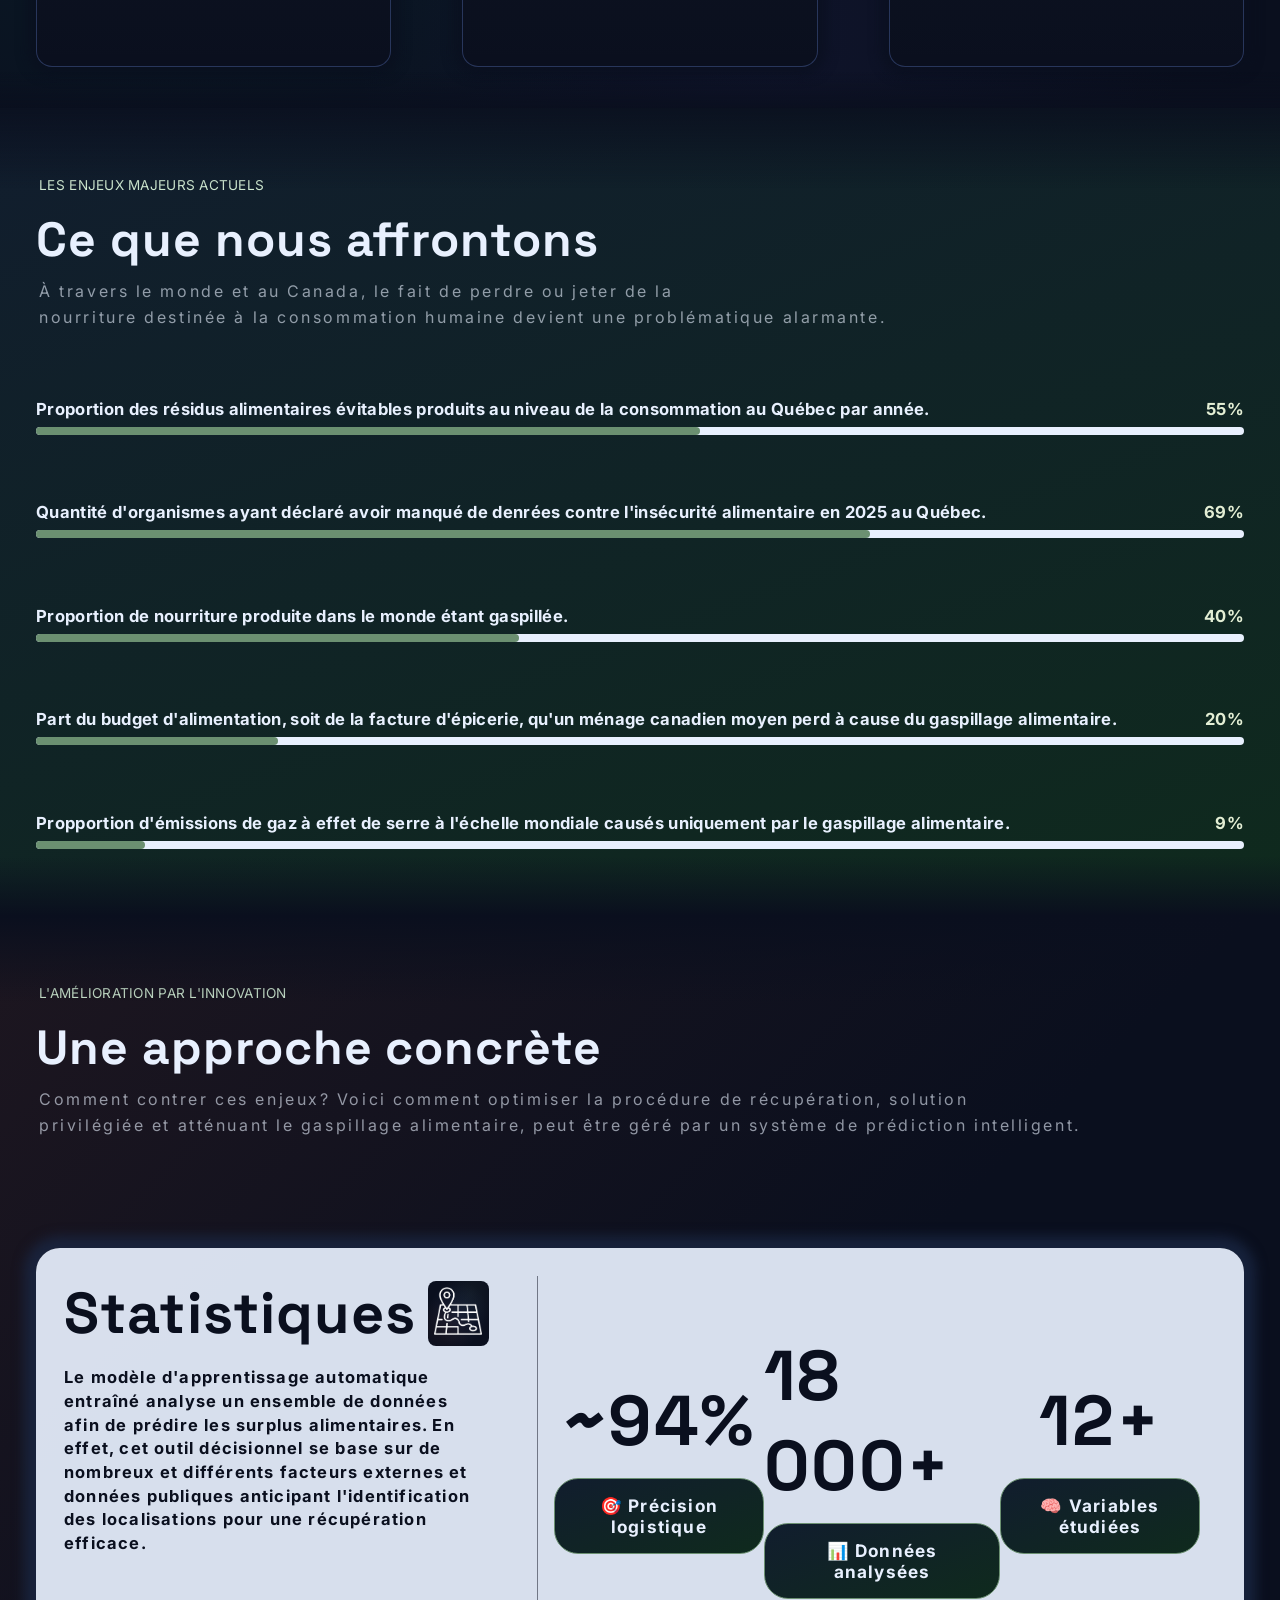
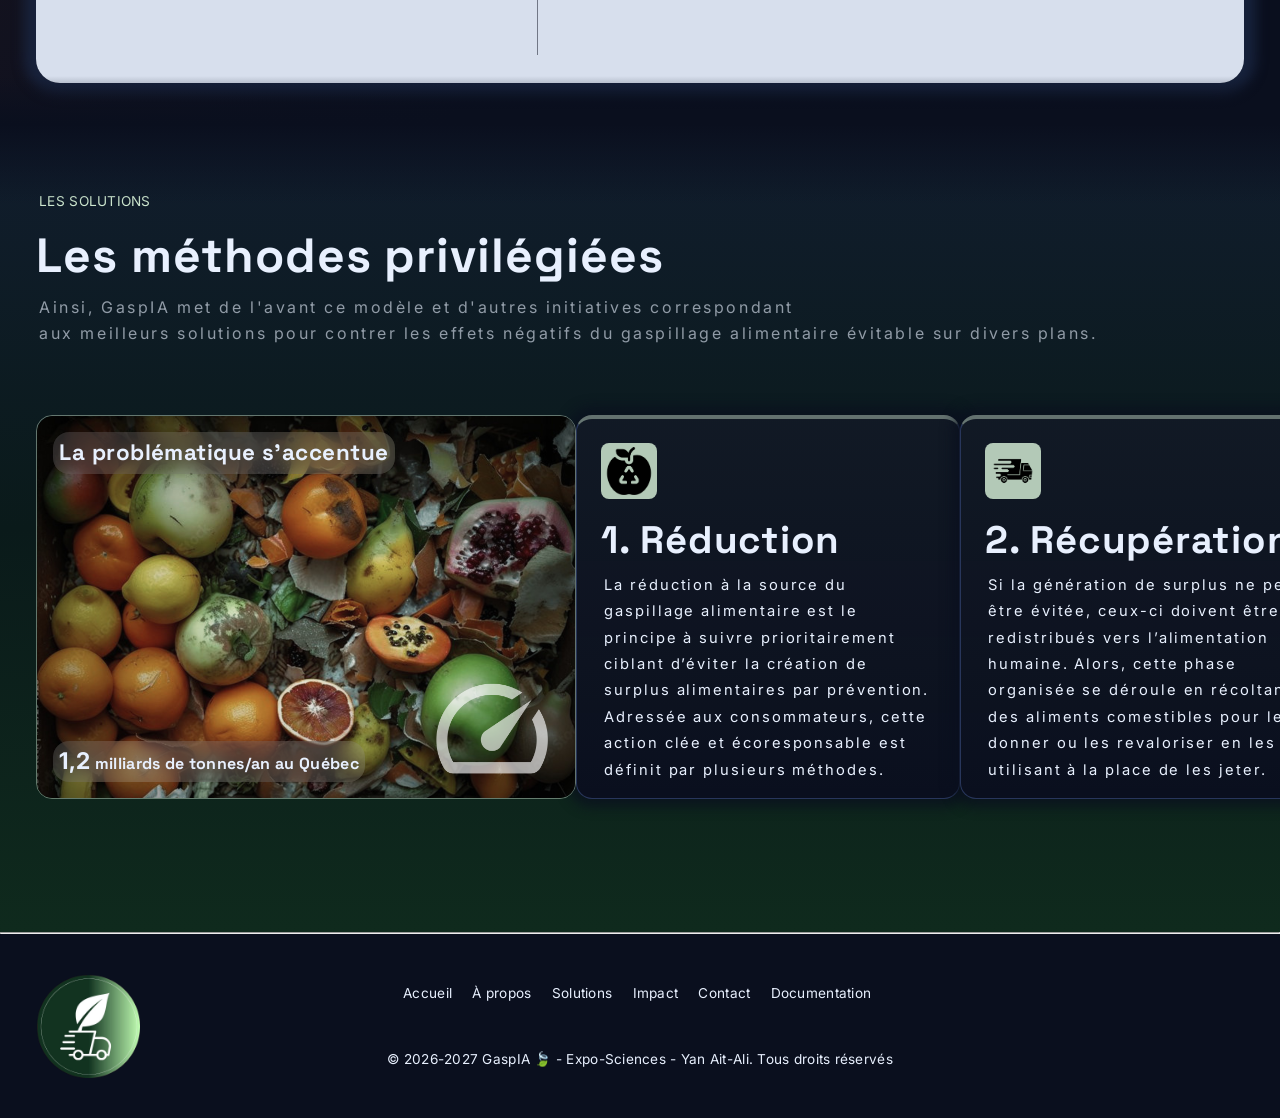
==== commit 55622122: "Update index.html" ====
--- a/index.html
+++ b/index.html
@@ -21,6 +21,7 @@
         <title>GaspIA - Amélioration de la prévention, réduction et récupération du gaspillage alimentaire.</title>
         <meta name="keywords" content="Gaspillage alimentaire, intelligence artificielle, récupération, réduction, écologique, vert, système, logistique, écoresponsable, environnement, plateforme">
         <meta name="description" content=" GaspIA - Amélioration de la prévention, réduction et récupération du gaspillage alimentaire."/>
+        <meta name="google-site-verification" content="s6kmZ3tIfsLQXBansb4Rf2VSAtgjDV3OVhQnlFXmGRk" />
         <!-- <link rel="canonical" href="https://visuodetec.github.io/EXPOSCIENCE-VisuoD-tec/"> -->
     </head>
     <body>
